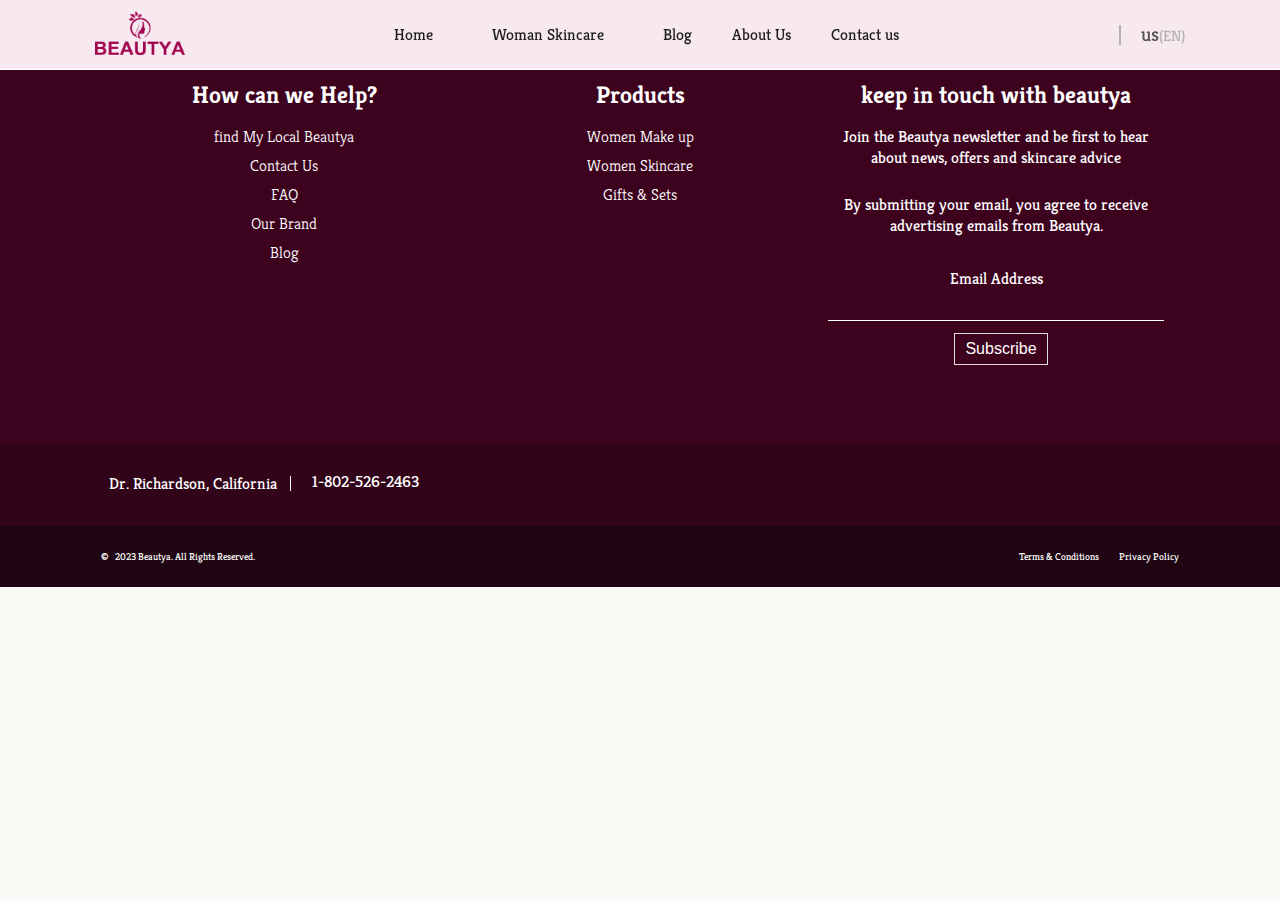
==== about-us.html @ 997dbbb7 "add projext" ====
<!DOCTYPE html>
<html lang="en">
  <head>
    <meta charset="UTF-8" />
    <meta http-equiv="X-UA-Compatible" content="IE=edge" />
    <meta name="viewport" content="width=device-width, initial-scale=1.0" />
    <!-- google fonts link -->
    <link rel="preconnect" href="https://fonts.googleapis.com" />
    <link rel="preconnect" href="https://fonts.gstatic.com" crossorigin />
    <link
      href="https://fonts.googleapis.com/css2?family=Fredoka+One&family=Kreon:wght@700&display=swap"
      rel="stylesheet"
    />
    <!-- font-awesome -->
    <link
      rel="stylesheet"
      href="https://cdnjs.cloudflare.com/ajax/libs/font-awesome/6.2.0/css/all.min.css"
      integrity="sha512-xh6O/CkQoPOWDdYTDqeRdPCVd1SpvCA9XXcUnZS2FmJNp1coAFzvtCN9BmamE+4aHK8yyUHUSCcJHgXloTyT2A=="
      crossorigin="anonymous"
      referrerpolicy="no-referrer"
    />
    <!-- css style -->
    <link rel="stylesheet" href="./css/about-us.css" />
    <title>About us</title>
  </head>
  <body>
    <div class="mybody">
      <div class="container-overlay-mobile">
        <div>1</div>
        <div>2</div>
        <div>3</div>
        <div>4</div>
      </div>
      <div class="container-overlay-desktop">
        <div>1</div>
        <div>2</div>
        <div>3</div>
        <div>4</div>
        <div>5</div>
        <div>6</div>
        <div>7</div>
        <div>8</div>
        <div>9</div>
        <div>10</div>
        <div>11</div>
        <div>12</div>
      </div>
      <div class="container">
        <header>
          <nav class="navbar">
            <!-- logo desktop -->
            <div class="navbar-logo-desktop">
              <a href="#"><img src="./Images/logo.png" alt="logo" /></a>
            </div>
            <!-- toggler and searchIcon mobile -->
            <div class="navbar-toggler-serch">
              <!-- menu toggler mobile -->
              <div class="navbar_toggler">
                <div class="bar bar-one"></div>
                <div class="bar bar-two"></div>
                <div class="bar bar-three"></div>
              </div>
              <!-- search magnifying glass mobile -->

              <span class="icons-magnifying-glass-mobile"
                ><i class="fa-solid fa-magnifying-glass fa-lg"></i
              ></span>
            </div>

            <!-- logo mobile -->
            <div class="navbar-logo-mobile">
              <a href="#"><img src="./Images/logo.png" alt="logo" /></a>
            </div>
            <!-- menu desktop-mobile -->
            <ul class="navbar-menu navbar-menu-hidden">
              <li><a href="./index.html">Home</a></li>

              <li class="woman-skincare">
                <a href="#" class="navbar-title">Woman Skincare</a>
                <ul class="woman-skincare-item">
                  <li><a href="./face-sunscreen.html">Face Sunscreen</a></li>
                  <li><a href="./cleaners.html">Cleansers</a></li>
                  <li class="woman-skincare-item-li">
                    <a class="item-chevron" href="#">
                      <span>Treatments</span>
                      <span
                        ><i class="fa-solid fa-circle-chevron-right"></i
                      ></span>
                    </a>
                    <ul class="inner-item">
                      <li><a href="./face-serum.html">Face serum</a></li>
                      <li><a href="./face-mask.html">Face mask</a></li>
                    </ul>
                  </li>
                </ul>
              </li>
              <li><a href="./blog.html">Blog</a></li>

              <li><a href="./about-us.html">About Us</a></li>
              <li><a href="contact-us.html">Contact us</a></li>
            </ul>
            <!-- icons desktop -->
            <div class="navbar-icons">
              <input class="navbar-icons-search" />
              <span class="icons-magnifying-glass-desktop"
                ><i class="fa-solid fa-magnifying-glass fa-lg"></i
              ></span>
              <span class="navbar-icons-line"></span>
              <span><i class="fa-solid fa-location-dot fa-lg"></i></span>
              <div>
                <span class="icon-us">us</span
                ><small class="icon-en">(EN)</small>
              </div>
            </div>
          </nav>
        </header>
      </div>
    </div>
    <!-- footer -->
    <footer>
      <div class="footer-detail">
        <section class="footer-first">
          <div class="footer-links-help">
            <h4 class="footer-title">How can we Help?</h4>
            <ul>
              <li class="footer-link-item">
                <a href="#">find My Local Beautya</a>
              </li>
              <li class="footer-link-item"><a href="#">Contact Us</a></li>
              <li class="footer-link-item"><a href="#">FAQ</a></li>
              <li class="footer-link-item"><a href="#">Our Brand</a></li>
              <li class="footer-link-item"><a href="#">Blog</a></li>
            </ul>
          </div>
          <div class="footer-links-product">
            <h4 class="footer-title">Products</h4>
            <ul>
              <li class="footer-link-item">
                <a href="#">Women Make up</a>
              </li>
              <li class="footer-link-item">
                <a href="#">Women Skincare</a>
              </li>
              <li class="footer-link-item"><a href="#">Gifts & Sets</a></li>
            </ul>
          </div>
          <div class="footer-subscribe">
            <h4 class="footer-title">keep in touch with beautya</h4>
            <p class="footer-subscribe-desc">
              Join the Beautya newsletter and be first to hear about news,
              offers and skincare advice
            </p>
            <form class="footer-form">
              <div class="footer-form-tabel">
                <span></span>
                <p class="footer-subscribe-desc">
                  By submitting your email, you agree to receive advertising
                  emails from Beautya.
                </p>
                <div class="footer-form-email">
                  <label class="footer-form-label" for="footer-input"
                    >Email Address</label
                  >
                  <input type="text" id="footer-form-input" />
                </div>
                <button class="footer-form-btnSubmit" type="submit">
                  Subscribe
                </button>
              </div>
            </form>
          </div>
        </section>
      </div>
      <div class="footer-contact">
        <section class="footer-secound">
          <div class="footer-location footer-secound-item">
            <span><i class="fa-solid fa-location-dot"></i></span>
            <p>Dr. Richardson, California</p>
            <p class="footer-dash"></p>
            <div class="footer-phone footer-secound-item">
              <span><i class="fa fa-phone"></i></span>
              <p>1-802-526-2463</p>
            </div>
          </div>

          <div class="footer-socialMedia">
            <ul>
              <li class="footer-socialMedia-item">
                <a href="#"><i class="fa-brands fa-linkedin-in"></i></a>
              </li>
              <li class="footer-socialMedia-item">
                <a href="#"><i class="fa-brands fa-facebook-f"></i></a>
              </li>
              <li class="footer-socialMedia-item">
                <a href="#"><i class="fa-brands fa-twitter"></i></a>
              </li>
              <li class="footer-socialMedia-item">
                <a href="#"><i class="fa-brands fa-instagram"></i></a>
              </li>
              <li class="footer-socialMedia-item">
                <a href="#"><i class="fa-brands fa-pinterest"></i></a>
              </li>
            </ul>
          </div>
        </section>
      </div>
      <div class="footer-rights">
        <section class="footer-third">
          <div class="footer-rights-item-one">
            <span>©</span>
            <span>2023 Beautya. All Rights Reserved.</span>
          </div>
          <div class="footer-rights-item-secound">
            <span>Terms & Conditions</span>
            <span>Privacy Policy</span>
          </div>
        </section>
      </div>
    </footer>
    <script src="./js/script.js"></script>
  </body>
</html>
---- css/about-us.css ----
*,
*::after,
*::before {
  padding: 0;
  margin: 0;
  box-sizing: border-box;
  list-style: none;
  text-decoration: none;
}

html {
  scroll-behavior: smooth;
  font-size: 62.5%;
}

body {
  font-family: "Fredoka One", cursive;
  font-family: "Kreon", serif;
  background-color: #faf9f5;
}
/* header */
.mybody {
  position: relative;
  display: flex;
  flex-direction: column;
  align-items: center;
  justify-content: center;
}
.container-overlay-mobile,
.container-overlay-mobile-options {
  width: 85%;
  display: grid;
  grid-template-columns: repeat(auto-fit, minmax(5rem, 1fr));
  grid-column-gap: 2rem;
  position: absolute;
  top: 0;
  height: 100%;
  /* z-index: 100; */
}
.container-overlay-desktop {
  display: none;
}

.container-overlay-mobile div,
.container-overlay-desktop div {
  text-align: center;
  /* background-color: #79043c; */
  /* background-color: #fbe0dc; */
  background-color: #ffcece;
  opacity: 0.2;
  top: 0;
  height: 100%;
  width: 100%;
}

.navbar {
  display: flex;
  flex-direction: row;
  justify-content: space-around;
  align-items: center;
  height: 4rem;
  position: fixed;
  top: 0;
  right: 0;
  left: 0;
  width: 100%;
  z-index: 100;
  background-color: rgb(248, 233, 240);
  box-shadow: rgba(17, 17, 26, 0.1) 0px 1px 0px;
}

.bar {
  width: 1.6rem;
  height: 2px;
  margin: 3px 0;
  border-radius: 28px;
  transition: all 0.3s ease-out;
  background-color: #1e1e1e;
}
.navbar_toggler {
  cursor: pointer;
}
.navbar.nav_expanded .bar-one {
  transform: rotate(-45deg) translate(-9px, 5px);
  margin: 8px 0;
}
.navbar.nav_expanded .bar-two {
  opacity: 0;
  transform: translateX(-20px);
}
.navbar.nav_expanded .bar-three {
  transform: rotate(45deg) translate(-10px, -7px);
  margin: 10px 0;
}
.navbar-logo-mobile img {
  width: 4rem;
}
.navbar-logo-desktop {
  display: none;
}
.navbar-menu {
  display: flex;
  flex-direction: column;
  justify-content: space-between;
  align-items: flex-start;
  position: absolute;
  /* background: repeating-linear-gradient(
      90deg,
      rgb(259, 249, 245),
      rgb(259, 249, 245) 20px,
      rgb(251, 224, 220) 20px,
      rgb(251, 224, 220) 43px
    ); */
  background-color: rgb(248, 233, 240);
  top: 4rem;
  padding: 0;
  transition: all 0.8s ease-in-out;
}

.navbar-menu-hidden {
  left: -300px;
}
.navbar-menu-show {
  left: 0;
}
.woman-skincare {
  display: flex;
  justify-content: flex-end;
  align-items: flex-start;
}
.woman-skincare-item {
  background-color: white;
  opacity: 0;
  visibility: hidden;
  position: absolute;
  left: 0px;
  transition: all 0.8s ease-in-out;
}

.woman-skincare-item > li a {
  height: auto;
  font-size: 1.5rem;
  width: 15rem;
}

.woman-skincare-item > li {
  border-top: 1px solid rgb(248, 233, 240);
  padding: 0;
  margin: 0;
}
.woman-skincare a {
  width: 15rem;
}

.woman-skincare:hover .woman-skincare-item {
  opacity: 1;
  visibility: visible;
  background-color: #fff;
  left: 150px;
}
.woman-skincare-item > li:hover > a {
  background-color: rgb(248, 233, 240);
}
.inner-item > li:hover > a {
  background-color: rgb(248, 233, 240);
}
.woman-skincare:hover .navbar-title {
  color: #79043c;
  background-color: #fff;
}
.item-chevron {
  display: flex;
  justify-content: center;
  align-items: center;
}
.item-chevron i {
  font-size: 1.2rem;
  margin-left: 1rem;
}
.woman-skincare-item-li {
  display: flex;
  justify-content: center;
  align-items: center;
}
.woman-skincare-item-li:hover .inner-item {
  opacity: 1;
  visibility: visible;
}
.inner-item {
  opacity: 0;
  visibility: hidden;
}
.navbar-menu li {
  width: 100%;
  box-shadow: rgba(17, 17, 26, 0.1) 0px 1px 0px;
}
.navbar-menu a {
  display: block;
  color: #1e1e1e;
  font-size: 1.5rem;
  height: 5rem;
  padding: 1.5rem 3.5rem 1.5rem 0.5rem;
}
.navbar-menu a:hover {
  color: #79043c;
  background-color: #fff;
}
.navbar-toggler-serch {
  display: flex;
  justify-content: space-between;
  align-items: center;
}
.navbar-icons-search {
  display: none;
}

.navbar-icons {
  display: flex;
  justify-content: space-around;
  align-items: center;
}
.icons-magnifying-glass-desktop .fa-magnifying-glass {
  display: none;
}
.icons-magnifying-glass-mobile .fa-magnifying-glass {
  margin-left: 0.7rem;
  font-size: 1.3rem;
}
.navbar-icons-line {
  display: none;
}
.icon-en {
  color: #b3b3b3;
  font-size: 1rem;
}
.icon-us {
  font-size: 1.5rem;
  color: #515151;
}
.navbar-icons .fa-location-dot {
  margin-right: 0.7rem;
}

/*  ----berak point 640px----- */
@media (min-width: 640px) {
  .container-overlay-mobile {
    display: none;
  }
  .container-overlay-desktop,
  .container-overlay-desktop-options {
    display: block;
    width: 85%;
    display: grid;
    grid-template-columns: repeat(auto-fit, minmax(3rem, 1fr));
    grid-column-gap: 2rem;
    position: absolute;
    top: 0;
    height: 100%;
  }

  .navbar {
    height: 7rem;
    gap: 0;
    padding: 0;
    border-bottom: 1px solid #fff;
  }

  .woman-skincare {
    flex-direction: column;
  }
  .woman-skincare-item {
    top: 0;
    left: auto;
  }

  .woman-skincare-item > li > a {
    padding: 1rem 0;
  }
  .woman-skincare-item-li {
    display: flex;
    justify-content: flex-start;
    align-self: flex-start;
  }
  .woman-skincare:hover .woman-skincare-item {
    background-color: #fff;
    top: 7rem;
    left: auto;
  }
  .woman-skincare-item-li {
    position: relative;
  }
  .inner-item {
    position: absolute;
    top: 0;
    text-align: center;
    background-color: #fff;
  }
  .woman-skincare-item-li .inner-item a {
    background-color: #fff;
    display: block;
    padding: 1rem 0;
  }
  .item-chevron:hover .inner-item {
    opacity: 1;
    visibility: visible;
    left: 350px;
  }
  .inner-item {
    position: absolute;
    opacity: 0;
    visibility: hidden;
    left: 150px;
    background-color: #fff;
    transition-duration: 0.8s;
  }
  .inner-item a {
    display: inline-block;
    padding: 1rem 0;
    width: 150px;
  }

  .navbar-menu a {
    color: #1e1e1e;
    font-size: 1.2rem;
    display: inline-block;
    height: 7rem;
    display: flex;
    align-items: center;
    justify-content: center;
    padding: 0;
  }
  .navbar-menu a:hover {
    background-color: transparent;
  }
  .navbar-menu > li {
    margin: 0 2rem;
    box-shadow: none;
    width: auto;
  }
  .navbar-menu {
    flex-direction: row;
    align-items: center;
    position: static;
    background: transparent;
    background-size: none;
    background-repeat: none;
    top: 0;
    padding: 2rem 0rem;
  }
  .navbar-logo-desktop {
    /* width: 2rem; */
    display: flex;
  }
  .navbar-logo-desktop img {
    width: 6rem;
  }
  .navbar-logo-mobile {
    display: none;
  }
  .navbar-toggler-serch {
    display: none;
  }
  .navbar-icons .fa-magnifying-glass {
    display: flex;
    font-size: 1.5rem;
  }
  .navbar-icons-line {
    display: flex;
    height: 20px;
    width: 2px;
    background-color: #b3b3b3;
  }

  .navbar-icons .fa-location-dot {
    margin-right: 0;
    font-size: 1.5rem;
  }
  .navbar-icons {
    gap: 1rem;
  }
  .icon-en {
    font-size: 0.6rem;
  }
  .icon-us {
    font-size: 1rem;
  }
}
/* -----break point992 -------*/
@media (min-width: 992px) {
  .container-overlay-desktop {
    display: block;

    width: 85%;
    display: grid;
    grid-template-columns: repeat(auto-fit, minmax(5rem, 1fr));
    grid-column-gap: 2rem;
    position: absolute;
    top: 0;
    height: 100%;
  }

  .navbar-menu a {
    display: inline-block;
    font-size: 1.6rem;
    height: 7rem;
    display: flex;
    align-items: center;
    justify-content: center;
  }
  .navbar-logo-desktop img {
    width: 9rem;
  }
  .icon-en {
    font-size: 1.5rem;
  }
  .icon-us {
    font-size: 2rem;
  }
}
@media (min-width: 1300px) {
  .container {
    max-width: 1200px;
    margin: 0 auto;
  }
}

/* footer */
footer {
  background-color: #3d021e;
}
.footer-detail {
  display: flex;
  justify-content: center;
  align-items: center;
}
.footer-first {
  width: 85%;
  text-align: center;
  display: grid;
  grid-template-columns: repeat(auto-fit, minmax(18rem, 1fr));
  grid-column-gap: 2rem;
  grid-row-gap: 6rem;
  padding: 8rem 2rem 8rem 2rem;
}

.footer-title {
  font-size: 2.4rem;
  color: #ffffff;
  margin-bottom: 1.6rem;
  font-weight: bold;
}

.footer-link-item a {
  font-size: 1.6rem;
  color: #ffffff;
  font-weight: lighter;
  position: relative;
}
.footer-link-item a:hover {
  color: #a10550;
}
.footer-link-item {
  margin-bottom: 0.8rem;
}
.footer-subscribe-desc {
  font-size: 1.6rem;
  color: #fff;
}
.footer-form {
  margin-top: 2.6rem;
}
.footer-form-label {
  font-size: 1.6rem;
  color: #ffffff;
}
#footer-form-input {
  outline: none;
  padding: 0.8rem 1rem;
  border: none;
  background-color: transparent;
  margin-left: 0.7rem;
  width: 100%;
  color: #fff;
}

.footer-form-email,
.footer-form-tabel {
  display: flex;
  justify-content: space-between;
  align-items: center;
  flex-direction: column;
}
.footer-form-email {
  border-bottom: 1px solid #ffffff;
  width: 100%;
  margin-top: 3.2rem;
  position: relative;
  color: #fff;
}

.footer-form-btnSubmit {
  font-size: 1.6rem;
  border: 1px solid #dfdfdf;
  background-color: transparent;
  padding: 0.6rem 1rem;
  margin-top: 1.2rem;
  margin-left: 1rem;
  color: #ffffff;
  cursor: pointer;
  position: relative;
}
.footer-form-btnSubmit:hover {
  background-color: #ffffff;
  color: #79043c;
}
.footer-contact {
  display: flex;
  justify-content: center;
  align-items: center;
  background-color: #0c0c0c3c;
}
.footer-secound {
  width: 85%;
  display: flex;
  justify-content: space-between;
  align-items: flex-start;
  row-gap: 1.4rem;
  flex-direction: column;
  padding: 2.6rem 0;
}

.footer-secound-item {
  display: flex;
  justify-content: center;
  align-items: center;
  column-gap: 0.8rem;
  padding: 1rem 0;
  margin-bottom: 0.4rem;
  padding: 0 0.5rem;
}
.footer-secound-item p {
  font-size: 1.6rem;
  color: #ffffff;
}
.footer-secound-item i {
  color: #fa58a6;
  font-size: 1.4rem;
}
.footer-dash {
  display: none;
}
.footer-socialMedia {
  width: 100%;
}
.footer-socialMedia ul {
  width: 100%;
  display: flex;
  justify-content: space-around;
  align-items: center;
}

.footer-socialMedia-item i {
  color: #fa58a6;
  font-size: 3rem;
  margin: 0 0.8rem;
  cursor: pointer;
  position: relative;
  border-radius: 50%;
}
.footer-socialMedia-item i:hover {
  color: #fff;
}

.footer-rights {
  background-color: #0a0a0a96;
  padding: 0.8rem 0;
  color: #ffffff;
  display: flex;
  justify-content: center;
  align-items: center;
}
.footer-third {
  width: 85%;
  display: flex;
  justify-content: space-between;
  flex-direction: column;
  align-items: flex-start;
  row-gap: 1.2rem;
  padding: 1.6rem 0 1.6rem 0.5rem;
}
.footer-rights-item-one :first-child {
  margin-right: 0.5rem;
}
.footer-rights-item-secound {
  display: flex;
  justify-content: space-between;
  align-items: center;
  column-gap: 2rem;
}
@media (min-width: 768px) {
  .footer-secound {
    justify-content: space-between;
    flex-direction: row;
    align-items: center;
    row-gap: 0rem;
    padding: 2.6rem 0;
  }
  .footer-socialMedia {
    width: auto;
  }
  .footer-socialMedia i {
    font-size: 2rem;
    padding: 0 0.8rem;
  }
  .footer-dash {
    display: block;
    height: 15px;
    width: 1px;
    background-color: #fff;
    margin-left: 0.5rem;
  }
  .footer-third {
    flex-direction: row;
    padding-right: 0.5rem;
  }
}
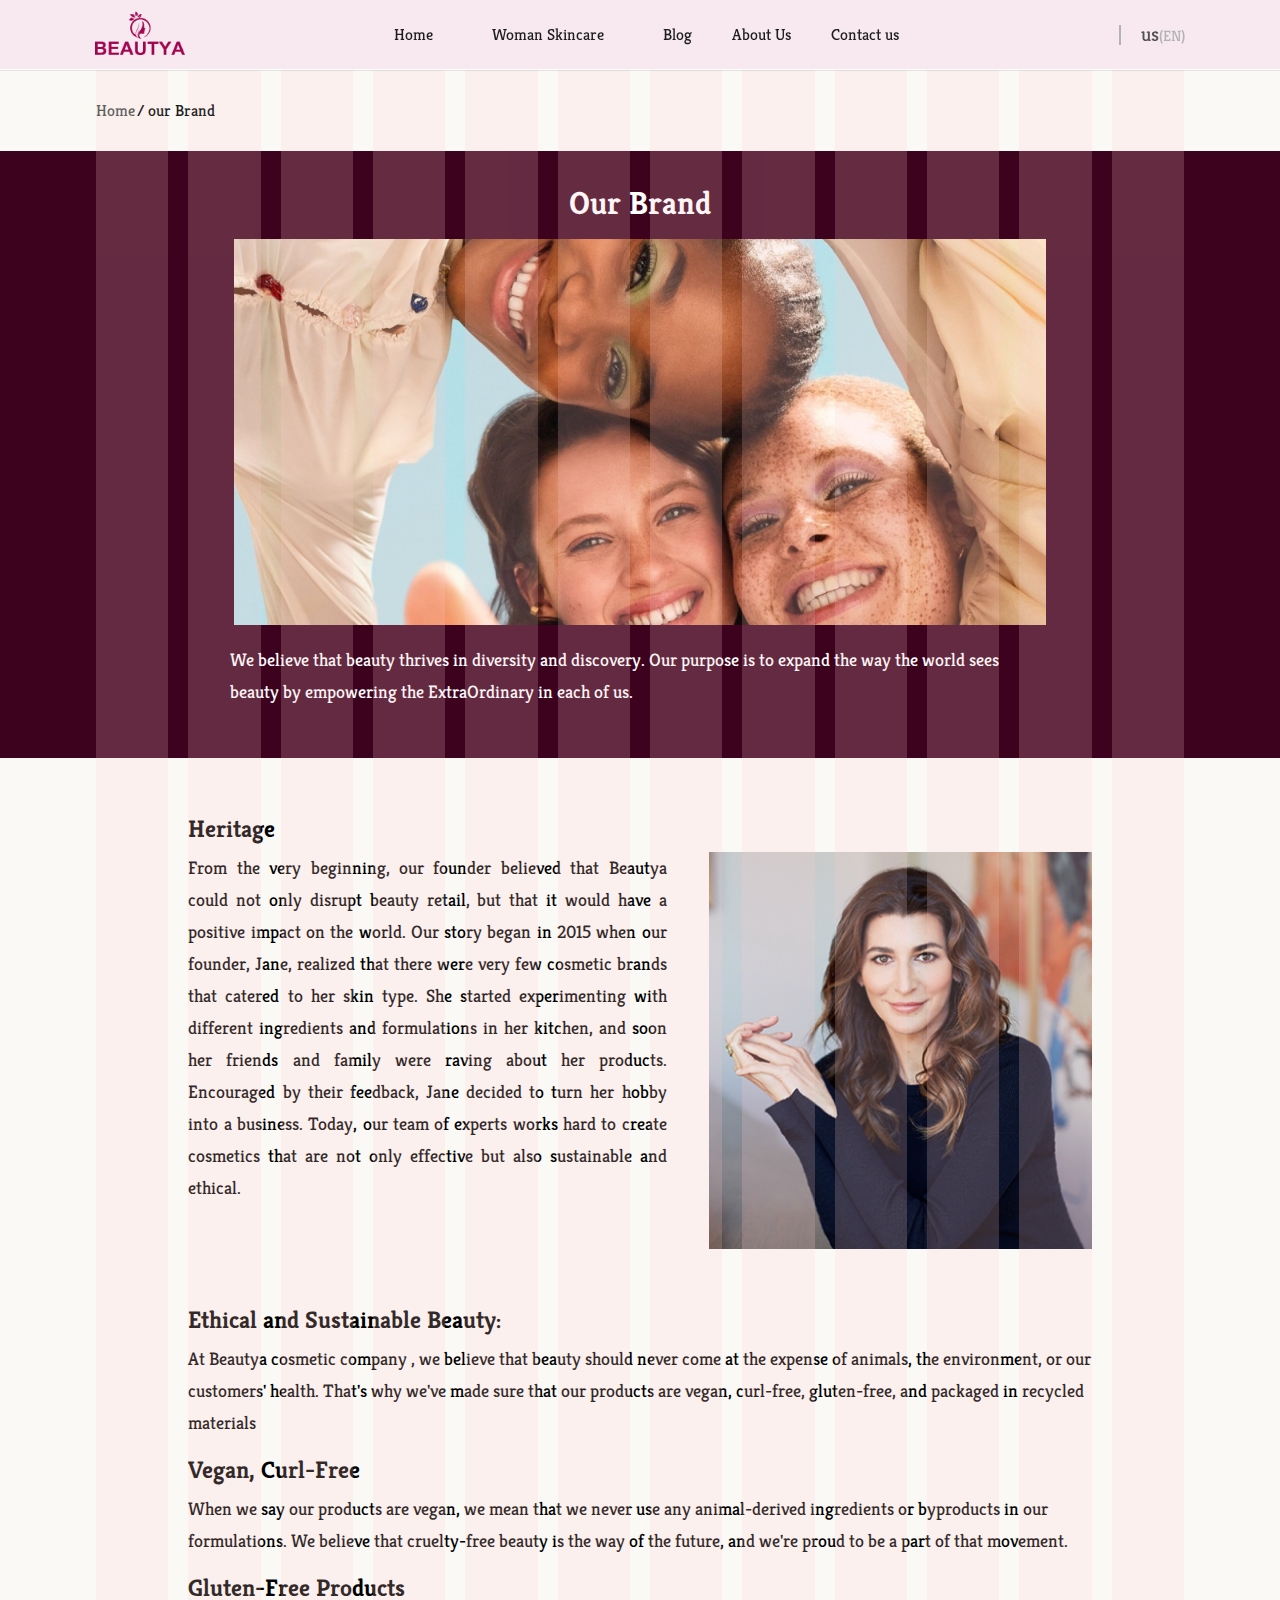
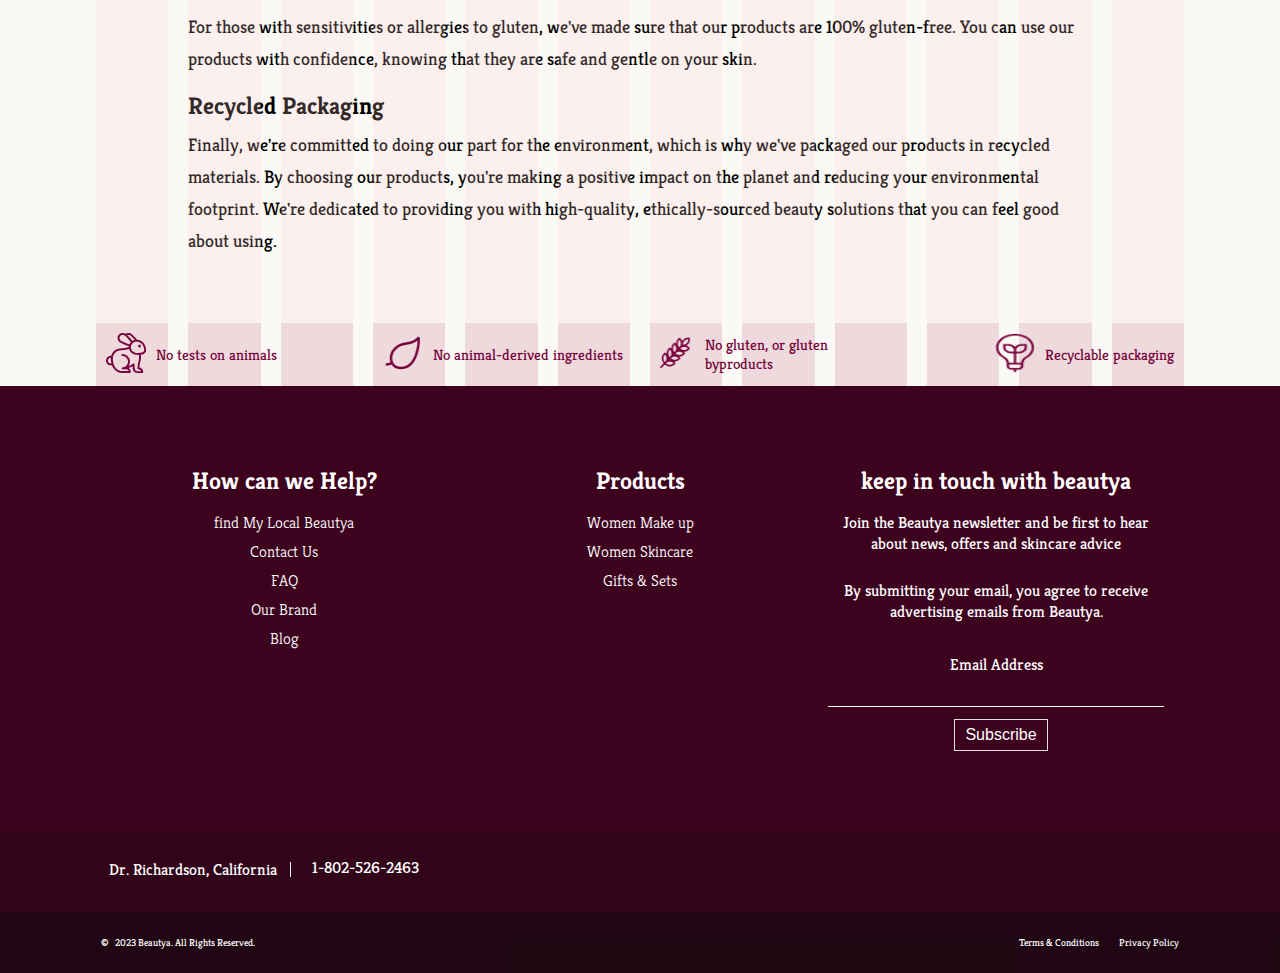
==== commit 0e8676d6: "add style" ====
--- a/about-us.html
+++ b/about-us.html
@@ -114,8 +114,155 @@
             </div>
           </nav>
         </header>
+        <main>
+          <section class="address-page">
+            <a href="index.html">Home</a>
+            <a href="about-us.html">/ our Brand</a>
+          </section>
+          <section class="our-brand">
+            <div class="our-brand-container">
+              <h1>Our Brand</h1>
+              <div class="our-brand-img">
+                <img
+                  src="./Images/About-us/Rectangle 12334.png"
+                  alt="about-us"
+                />
+              </div>
+              <p>
+                We believe that beauty thrives in diversity and discovery. Our
+                purpose is to expand the way the world sees beauty by empowering
+                the ExtraOrdinary in each of us.
+              </p>
+            </div>
+          </section>
+          <section class="our-brand-desc">
+            <div class="heritage">
+              <h3>Heritage</h3>
+              <div class="heritage-container">
+                <p>
+                  From the very beginning, our founder believed that Beautya
+                  could not only disrupt beauty retail, but that it would have a
+                  positive impact on the world. Our story began in 2015 when our
+                  founder, Jane, realized that there were very few cosmetic
+                  brands that catered to her skin type. She started
+                  experimenting with different ingredients and formulations in
+                  her kitchen, and soon her friends and family were raving about
+                  her products. Encouraged by their feedback, Jane decided to
+                  turn her hobby into a business. Today, our team of experts
+                  works hard to create cosmetics that are not only effective but
+                  also sustainable and ethical.
+                </p>
+                <div class="heritage-img">
+                  <img src="./Images/About-us/Frame 26085546.png" alt="woman" />
+                </div>
+              </div>
+            </div>
+            <div class="our-brand-desc-item">
+              <h3>Ethical and Sustainable Beauty:</h3>
+              <p>
+                At Beautya cosmetic company , we believe that beauty should
+                never come at the expense of animals, the environment, or our
+                customers' health. That's why we've made sure that our products
+                are vegan, curl-free, gluten-free, and packaged in recycled
+                materials
+              </p>
+            </div>
+            <div class="our-brand-desc-item">
+              <h3>Vegan, Curl-Free</h3>
+              <p>
+                When we say our products are vegan, we mean that we never use
+                any animal-derived ingredients or byproducts in our
+                formulations. We believe that cruelty-free beauty is the way of
+                the future, and we're proud to be a part of that movement.
+              </p>
+            </div>
+            <div class="our-brand-desc-item">
+              <h3>Gluten-Free Products</h3>
+              <p>
+                For those with sensitivities or allergies to gluten, we've made
+                sure that our products are 100% gluten-free. You can use our
+                products with confidence, knowing that they are safe and gentle
+                on your skin.
+              </p>
+            </div>
+            <div class="our-brand-desc-item">
+              <h3>Recycled Packaging</h3>
+              <p>
+                Finally, we're committed to doing our part for the environment,
+                which is why we've packaged our products in recycled materials.
+                By choosing our products, you're making a positive impact on the
+                planet and reducing your environmental footprint. We're
+                dedicated to providing you with high-quality, ethically-sourced
+                beauty solutions that you can feel good about using.
+              </p>
+            </div>
+          </section>
+          
+          <section class="options">
+            <div class="container-overlay-mobile-options">
+              <div></div>
+              <div></div>
+              <div></div>
+              <div></div>
+            </div>
+            <div class="container-overlay-desktop-options">
+              <div></div>
+              <div></div>
+              <div></div>
+              <div></div>
+              <div></div>
+              <div></div>
+              <div></div>
+              <div></div>
+              <div></div>
+              <div></div>
+              <div></div>
+              <div></div>
+            </div>
+            <div class="options-container">
+              <div class="options-item">
+                <div class="option-item-overlay"></div>
+                <div class="options-item-img">
+                  <div>
+                    <img src="./Images/options/rabbit.png" alt="rabbit" />
+                  </div>
+                </div>
+                <span class="options-item-text">No tests on animals</span>
+              </div>
+              <div class="options-item">
+                <div class="options-item-img">
+                  <div>
+                    <img src="./Images/options/leaf.png" alt="leaf" />
+                  </div>
+                </div>
+                <span class="options-item-text"
+                  >No animal-derived ingredients</span
+                >
+              </div>
+              <div class="options-item">
+                <div class="options-item-img">
+                  <div>
+                    <img src="./Images/options/wheat.png" alt="wheat" />
+                  </div>
+                </div>
+                <span class="options-item-text"
+                  >No gluten, or gluten byproducts</span
+                >
+              </div>
+              <div class="options-item">
+                <div class="options-item-img">
+                  <div>
+                    <img src="./Images/options/lamp.png" alt="lamp" />
+                  </div>
+                </div>
+                <span class="options-item-text">Recyclable packaging</span>
+              </div>
+            </div>
+          </section>
+        </main>
       </div>
     </div>
+
     <!-- footer -->
     <footer>
       <div class="footer-detail">
--- a/css/about-us.css
+++ b/css/about-us.css
@@ -44,8 +44,7 @@
 .container-overlay-mobile div,
 .container-overlay-desktop div {
   text-align: center;
-  /* background-color: #79043c; */
-  /* background-color: #fbe0dc; */
+
   background-color: #ffcece;
   opacity: 0.2;
   top: 0;
@@ -424,6 +423,280 @@
   }
 }
 
+/* main */
+/* our brand */
+.pp {
+  background-color: black;
+  height: 200px;
+  width: 100%;
+  margin-top: 20rem;
+}
+.address-page {
+  width: 85%;
+  margin: 0 auto;
+  margin-top: 4rem;
+  padding: 1.5rem 0;
+}
+.container {
+  width: 100%;
+}
+.address-page a {
+  font-size: 1.2rem;
+  cursor: pointer;
+  position: relative;
+}
+.address-page :first-child {
+  color: #606060;
+}
+.address-page :first-child:hover {
+  color: #1e1e1e;
+}
+.address-page :last-child {
+  color: #1e1e1e;
+}
+.our-brand {
+  background-color: #3d021e;
+  width: 100%;
+  margin-bottom: 5.6rem;
+}
+.our-brand-container {
+  display: flex;
+  flex-direction: column;
+  justify-content: center;
+  align-items: center;
+  width: 80%;
+  margin: 0 auto;
+}
+.our-brand-container h1 {
+  padding-top: 3.2rem;
+  margin-bottom: 1.6rem;
+  color: #fff;
+  font-size: 2.4rem;
+}
+.our-brand-img {
+  text-align: center;
+}
+.our-brand-img img {
+  width: 80%;
+}
+.our-brand-container p {
+  width: 80%;
+  margin-top: 1.6rem;
+  margin-bottom: 5rem;
+  font-size: 1.8rem;
+  color: #fff;
+  line-height: 2.5rem;
+}
+@media (min-width: 768px) {
+  .address-page a {
+    font-size: 1.6rem;
+  }
+  .address-page {
+    margin-top: 7rem;
+    padding: 3rem 0;
+  }
+  .our-brand-container h1 {
+    font-size: 3.2rem;
+  }
+  .our-brand-container p {
+    font-size: 1.8rem;
+    line-height: 3.2rem;
+  }
+}
+/* heritage */
+.our-brand-desc {
+  display: flex;
+  flex-direction: column;
+  justify-content: center;
+  align-items: center;
+  width: 85%;
+  margin: 0 auto;
+  margin-bottom: 3rem;
+}
+.heritage {
+  margin-bottom: 3.2rem;
+}
+.heritage h3 {
+  font-size: 2rem;
+  margin-bottom: 0.4rem;
+}
+.heritage-container {
+  display: flex;
+  justify-content: space-between;
+  align-items: flex-start;
+  flex-direction: column;
+}
+.heritage-img {
+  width: 100%;
+}
+.heritage-img img {
+  width: 100%;
+}
+.heritage-container :first-child {
+  font-size: 1.4rem;
+  line-height: 2.5rem;
+  text-align: justify;
+  margin-bottom: 1.6rem;
+}
+.our-brand-desc-item h3 {
+  font-size: 2rem;
+  margin-bottom: 0.8rem;
+}
+.our-brand-desc-item p {
+  font-size: 1.4rem;
+  line-height: 2.5rem;
+  margin-bottom: 1.3rem;
+}
+
+@media (min-width: 768px) {
+  .our-brand-desc {
+    margin-bottom: 5rem;
+  }
+  .heritage {
+    width: 83%;
+    margin-bottom: 5.6rem;
+  }
+  .heritage-container {
+    flex-direction: row;
+  }
+  .heritage-container :first-child {
+    width: 90%;
+    margin-bottom: 0;
+  }
+  .heritage-img {
+    width: 80%;
+    display: flex;
+    justify-content: flex-end;
+    align-items: center;
+  }
+  .heritage-img img {
+    width: 100%;
+  }
+
+  .heritage h3 {
+    font-size: 2.4rem;
+    margin-bottom: 0.8rem;
+  }
+  .heritage-container :first-child {
+    font-size: 1.8rem;
+    line-height: 3.2rem;
+  }
+  .our-brand-desc-item {
+    width: 83%;
+  }
+  .our-brand-desc-item h3 {
+    font-size: 2.4rem;
+    margin-bottom: 0.8rem;
+  }
+  .our-brand-desc-item p {
+    font-size: 1.8rem;
+    line-height: 3.2rem;
+    margin-bottom: 1.6rem;
+  }
+}
+
+/* options */
+.options {
+  position: relative;
+  display: flex;
+  justify-content: center;
+  align-items: center;
+}
+.container-overlay-desktop-options {
+  display: none;
+}
+.container-overlay-mobile-options {
+  width: 85%;
+  display: grid;
+  grid-template-columns: repeat(auto-fit, minmax(5rem, 1fr));
+  grid-column-gap: 2rem;
+  position: absolute;
+  top: 0;
+  height: 100%;
+  /* z-index: 100; */
+}
+.container-overlay-desktop-options div,
+.container-overlay-mobile-options div {
+  text-align: center;
+  background-color: #79043d78;
+  opacity: 0.2;
+  top: 0;
+  height: 100%;
+  width: 100%;
+}
+
+.options-container {
+  width: 85%;
+  margin: 0 auto;
+  display: grid;
+  grid-template-columns: repeat(auto-fit, minmax(12rem, 1fr));
+  grid-column-gap: 1rem;
+  grid-row-gap: 1rem;
+}
+
+.options-item {
+  display: flex;
+  justify-content: center;
+  align-items: center;
+  padding: 1rem;
+}
+
+.options-item-img img {
+  height: 2rem;
+  width: 2rem;
+}
+.options-item-text {
+  color: #79043c;
+  font-size: 1.2rem;
+  margin-left: 1rem;
+}
+@media (min-width: 640px) {
+  .container-overlay-mobile-options {
+    display: none;
+  }
+  .container-overlay-desktop-options {
+    display: block;
+    width: 85%;
+    display: grid;
+    grid-template-columns: repeat(auto-fit, minmax(3rem, 1fr));
+    grid-column-gap: 2rem;
+    position: absolute;
+    top: 0;
+    height: 100%;
+  }
+  .options-item:last-child {
+    justify-content: flex-end;
+  }
+  .options-item:first-child {
+    justify-content: flex-start;
+  }
+}
+@media (min-width: 992px) {
+  .container-overlay-desktop-options {
+    display: block;
+
+    width: 85%;
+    display: grid;
+    grid-template-columns: repeat(auto-fit, minmax(5rem, 1fr));
+    grid-column-gap: 2rem;
+    position: absolute;
+    top: 0;
+    height: 100%;
+  }
+}
+
+@media (min-width: 768px) {
+  .options-item-img img {
+    height: 4rem;
+    width: 4rem;
+  }
+  .options-item-text {
+    color: #79043c;
+    font-size: 1.5rem;
+    margin-left: 1rem;
+  }
+}
+
 /* footer */
 footer {
   background-color: #3d021e;
